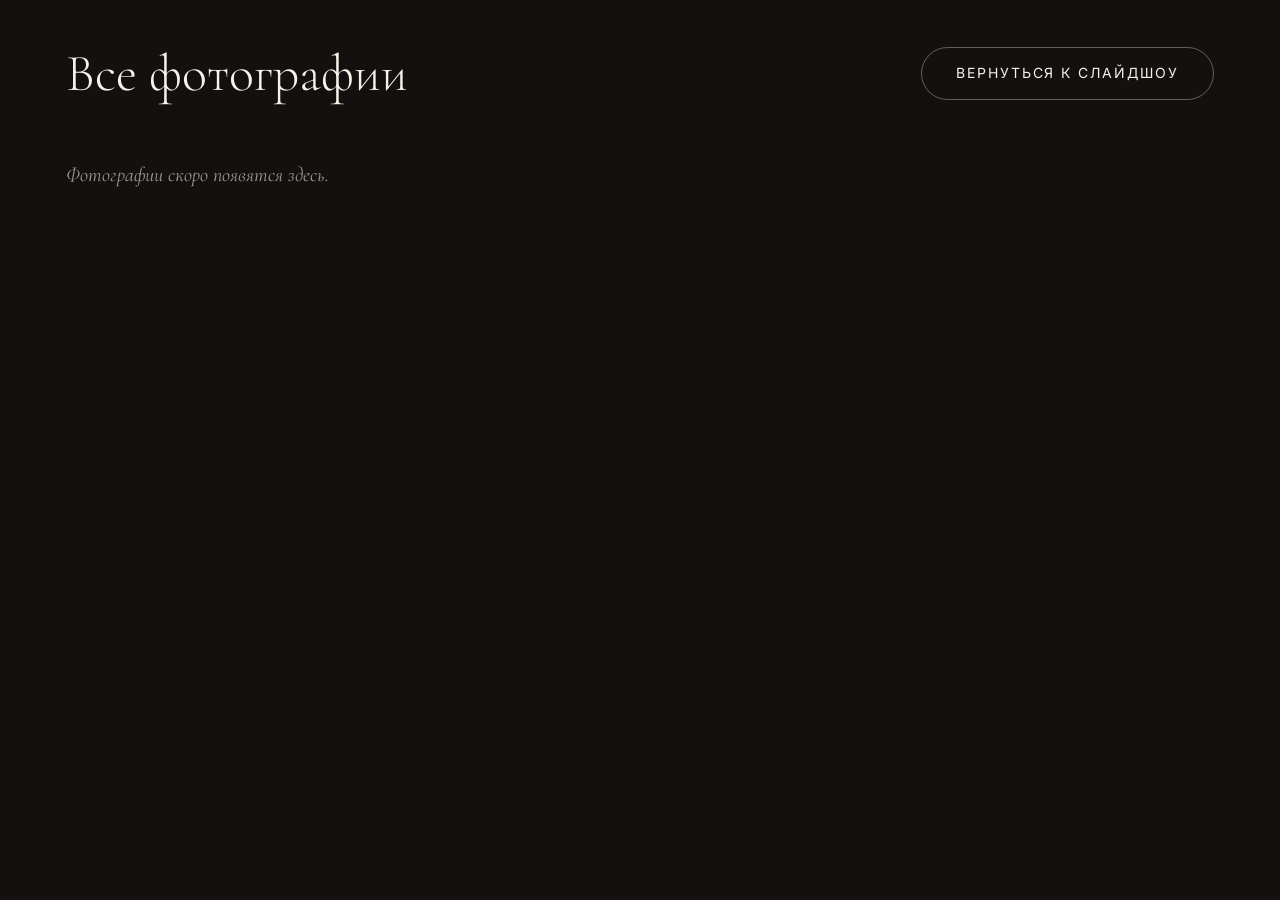
==== gallery.html @ dc45d64d "Слайдшоу под музыку вместо статичных секций Фотографии всплывают полароидными карточками поверх разм" ====
<!doctype html>
<html lang="ru">
<head>
<meta charset="utf-8">
<meta name="viewport" content="width=device-width, initial-scale=1, viewport-fit=cover">
<title>Все фотографии</title>
<meta name="theme-color" content="#14100f">
<link rel="preconnect" href="https://fonts.googleapis.com">
<link rel="preconnect" href="https://fonts.gstatic.com" crossorigin>
<link href="https://fonts.googleapis.com/css2?family=Cormorant+Garamond:ital,wght@0,300;0,500;1,300&family=Inter:wght@400;500&display=swap" rel="stylesheet">
<link rel="stylesheet" href="assets/css/style.css">
</head>
<body class="page">

<header class="page__head">
  <h1 class="page__title" data-gallery-title></h1>
  <a class="btn btn--ghost" href="index.html" data-gallery-back></a>
</header>

<main class="wrap">
  <p class="page__note" data-gallery-empty hidden></p>
  <div class="grid" data-grid></div>
</main>

<div class="lightbox" data-lightbox hidden>
  <button class="lb__close" data-lb-close aria-label="Закрыть">&times;</button>
  <button class="lb__nav lb__nav--prev" data-lb-prev aria-label="Назад">&#8249;</button>
  <figure class="lb__figure">
    <img data-lb-img alt="">
    <figcaption data-lb-cap></figcaption>
  </figure>
  <button class="lb__nav lb__nav--next" data-lb-next aria-label="Вперёд">&#8250;</button>
</div>

<script src="site.config.js"></script>
<script src="assets/js/photos.js"></script>
<script src="assets/js/gallery.js"></script>
</body>
</html>
---- assets/css/style.css ----
:root {
  --ink: #14100f;
  --paper: #f7f1ea;
  --accent: #e8b4b8;
  --accent-deep: #c97b86;
  --serif: "Cormorant Garamond", Georgia, "Times New Roman", serif;
  --sans: "Inter", -apple-system, BlinkMacSystemFont, "Segoe UI", Roboto, sans-serif;
  --pad-top: env(safe-area-inset-top, 0px);
  --pad-bottom: env(safe-area-inset-bottom, 0px);
}

* { box-sizing: border-box; }

/* атрибут hidden должен побеждать любые display ниже */
[hidden] { display: none !important; }

html, body { height: 100%; }

body {
  margin: 0;
  background: var(--ink);
  color: var(--paper);
  font-family: var(--sans);
  font-size: 17px;
  line-height: 1.6;
  -webkit-font-smoothing: antialiased;
  overscroll-behavior: none;
}

body.show { overflow: hidden; }

img { max-width: 100%; display: block; }

.wrap {
  width: 100%;
  max-width: 1180px;
  margin: 0 auto;
  padding: 0 16px;
}

.kicker {
  font-size: 12px;
  letter-spacing: .32em;
  text-transform: uppercase;
  color: var(--accent);
  margin: 0 0 20px;
}

.btn {
  font-family: var(--sans);
  font-size: 14px;
  letter-spacing: .14em;
  text-transform: uppercase;
  color: var(--ink);
  background: var(--paper);
  border: 1px solid var(--paper);
  border-radius: 999px;
  padding: 14px 34px;
  cursor: pointer;
  text-decoration: none;
  display: inline-block;
  transition: transform .3s cubic-bezier(.2,.7,.2,1), background .3s, color .3s;
}
.btn:hover { transform: translateY(-2px); }
.btn--big { padding: 18px 52px; font-size: 15px; }
.btn--ghost { background: none; color: var(--paper); border-color: rgba(247,241,234,.35); }
.btn--ghost:hover { border-color: var(--paper); }

/* ---------- обложка и финал ---------- */

.intro, .finale {
  position: fixed;
  inset: 0;
  z-index: 30;
  display: flex;
  align-items: center;
  justify-content: center;
  text-align: center;
  padding: calc(var(--pad-top) + 32px) 20px calc(var(--pad-bottom) + 32px);
  background:
    radial-gradient(120% 90% at 50% 40%, #2a201e 0%, #14100f 70%);
  animation: fadeIn 1.4s ease both;
}

.intro.is-gone, .finale.is-gone { animation: fadeOut .9s ease both; pointer-events: none; }

.intro__inner { max-width: 640px; }

.intro__name {
  font-family: var(--serif);
  font-weight: 300;
  font-size: clamp(60px, 20vw, 150px);
  line-height: .9;
  margin: 0;
  letter-spacing: -.01em;
}

.intro__sub {
  font-family: var(--serif);
  font-style: italic;
  font-size: clamp(19px, 4.6vw, 25px);
  color: rgba(247,241,234,.72);
  margin: 20px auto 0;
  max-width: 32ch;
}

.intro__count {
  font-size: 12px;
  letter-spacing: .2em;
  text-transform: uppercase;
  color: rgba(247,241,234,.45);
  margin: 14px 0 0;
}

.intro .btn { margin-top: 42px; }

.intro__hint {
  font-size: 12px;
  letter-spacing: .1em;
  color: rgba(247,241,234,.4);
  margin: 18px 0 0;
}

.finale__actions {
  margin-top: 40px;
  display: flex;
  gap: 12px;
  flex-wrap: wrap;
  justify-content: center;
}

/* ---------- сцена ---------- */

.stage {
  position: fixed;
  inset: 0;
  z-index: 10;
  overflow: hidden;
  background: var(--ink);
}

.stage__bg {
  position: absolute;
  inset: -6%;
  background-size: cover;
  background-position: center;
  filter: blur(26px) saturate(115%);
  opacity: 0;
  transform: scale(1.06);
  transition: opacity 2.4s ease;
  will-change: opacity, transform;
}
.stage__bg.is-on { opacity: .62; animation: drift 18s ease-out forwards; }

.stage__veil {
  position: absolute;
  inset: 0;
  background: radial-gradient(100% 75% at 50% 45%, rgba(20,16,15,.08) 0%, rgba(20,16,15,.72) 100%);
}

.stage__cards { position: absolute; inset: 0; }

.card {
  position: absolute;
  margin: 0;
  left: var(--x);
  top: var(--y);
  width: var(--w);
  transform: translate(-50%, -50%) rotate(var(--r)) scale(.86);
  opacity: 0;
  padding: 10px 10px 34px;
  background: #fbf7f2;
  border-radius: 2px;
  box-shadow: 0 30px 70px -30px rgba(0,0,0,.95), 0 2px 8px rgba(0,0,0,.35);
  animation: cardIn 1.3s cubic-bezier(.16,.84,.26,1) forwards;
  will-change: transform, opacity;
  transition: filter .9s ease;
}

/* пока говорит строка — фотографии уходят на второй план */
.stage.is-telling .card { filter: brightness(.45) saturate(.8); }

.card img {
  width: 100%;
  height: auto;
  max-height: 56vh;
  object-fit: cover;
  background: #e6ddd4;
}

.card.is-out { animation: cardOut 1.6s ease forwards; }

/* ---------- всплывающие реплики ---------- */

.moment {
  position: absolute;
  left: 50%;
  bottom: calc(var(--pad-bottom) + 15vh);
  transform: translateX(-50%);
  width: min(720px, 88vw);
  text-align: center;
  z-index: 5;
  pointer-events: none;
  animation: momentIn 1.2s ease forwards;
  text-shadow: 0 2px 22px rgba(0,0,0,.85);
}

.moment::before {
  content: "";
  position: absolute;
  inset: -130px -22vw;
  z-index: -1;
  background: radial-gradient(50% 50% at 50% 50%, rgba(12,9,8,.86) 0%, rgba(12,9,8,.5) 52%, rgba(12,9,8,0) 100%);
}
.moment.is-out { animation: momentOut 1.2s ease forwards; }

.moment__label {
  display: block;
  font-size: 11px;
  letter-spacing: .32em;
  text-transform: uppercase;
  color: var(--accent);
  margin-bottom: 10px;
}

.moment__text {
  font-family: var(--serif);
  font-size: clamp(24px, 5.4vw, 40px);
  line-height: 1.3;
  margin: 0;
}

/* ---------- панель управления ---------- */

.bar {
  position: fixed;
  left: 50%;
  bottom: calc(var(--pad-bottom) + 18px);
  transform: translateX(-50%);
  z-index: 40;
  display: flex;
  align-items: center;
  gap: 6px;
  padding: 8px 10px;
  border-radius: 999px;
  background: rgba(20,16,15,.72);
  border: 1px solid rgba(247,241,234,.14);
  backdrop-filter: blur(14px);
  -webkit-backdrop-filter: blur(14px);
  max-width: calc(100vw - 24px);
  transition: opacity .5s ease, transform .5s ease;
}
.bar.is-hidden { opacity: 0; transform: translateX(-50%) translateY(14px); pointer-events: none; }

.bar__btn {
  flex: none;
  width: 40px;
  height: 40px;
  border: 0;
  border-radius: 50%;
  background: none;
  color: var(--paper);
  font-size: 15px;
  cursor: pointer;
  display: flex;
  align-items: center;
  justify-content: center;
  text-decoration: none;
  opacity: .8;
  transition: opacity .2s, background .2s;
}
.bar__btn:hover { opacity: 1; background: rgba(247,241,234,.12); }

.bar__track {
  min-width: 0;
  padding: 0 6px;
  display: flex;
  flex-direction: column;
  line-height: 1.25;
}

.bar__title {
  font-size: 13px;
  white-space: nowrap;
  overflow: hidden;
  text-overflow: ellipsis;
}

.bar__artist {
  font-size: 11px;
  letter-spacing: .1em;
  text-transform: uppercase;
  color: rgba(247,241,234,.5);
  white-space: nowrap;
  overflow: hidden;
  text-overflow: ellipsis;
}

.bar__progress {
  width: 92px;
  height: 2px;
  background: rgba(247,241,234,.2);
  border-radius: 2px;
  overflow: hidden;
  flex: none;
}
.bar__progress i { display: block; height: 100%; width: 0; background: var(--accent); }

/* ---------- страница галереи ---------- */

body.page { overflow-y: auto; background: var(--ink); }

.page__head {
  display: flex;
  align-items: center;
  justify-content: space-between;
  gap: 16px;
  flex-wrap: wrap;
  max-width: 1180px;
  margin: 0 auto;
  padding: calc(var(--pad-top) + 32px) 16px 24px;
}

.page__title {
  font-family: var(--serif);
  font-weight: 300;
  font-size: clamp(30px, 7vw, 52px);
  margin: 0;
}

.page__note {
  font-family: var(--serif);
  font-style: italic;
  color: rgba(247,241,234,.6);
  font-size: 20px;
}

.grid {
  display: grid;
  grid-template-columns: repeat(auto-fill, minmax(190px, 1fr));
  gap: 8px;
  padding-bottom: calc(var(--pad-bottom) + 48px);
}

.tile {
  position: relative;
  padding: 0;
  border: 0;
  background: #241c1a;
  border-radius: 2px;
  overflow: hidden;
  aspect-ratio: 1 / 1;
  cursor: zoom-in;
}

.tile img {
  width: 100%;
  height: 100%;
  object-fit: cover;
  opacity: 0;
  transition: transform .6s cubic-bezier(.2,.7,.2,1), opacity .6s ease;
}
.tile img.is-loaded { opacity: .92; }
.tile:hover img { transform: scale(1.05); opacity: 1; }

/* ---------- лайтбокс ---------- */

.lightbox {
  position: fixed;
  inset: 0;
  z-index: 50;
  display: flex;
  align-items: center;
  justify-content: center;
  background: rgba(10,8,7,.96);
  padding: calc(var(--pad-top) + 16px) 16px calc(var(--pad-bottom) + 16px);
}

.lb__figure {
  margin: 0;
  max-width: 100%;
  display: flex;
  flex-direction: column;
  align-items: center;
  gap: 12px;
}

.lb__figure img { max-height: 82svh; width: auto; object-fit: contain; }

.lb__figure figcaption { color: rgba(247,241,234,.6); font-size: 13px; text-align: center; }

.lb__close, .lb__nav {
  position: absolute;
  background: none;
  border: 0;
  color: var(--paper);
  cursor: pointer;
  opacity: .6;
  line-height: 1;
  transition: opacity .2s;
}
.lb__close:hover, .lb__nav:hover { opacity: 1; }

.lb__close { top: calc(var(--pad-top) + 10px); right: 16px; font-size: 38px; }

.lb__nav { top: 50%; transform: translateY(-50%); font-size: 52px; padding: 8px 14px; }
.lb__nav--prev { left: 2px; }
.lb__nav--next { right: 2px; }

/* ---------- анимации ---------- */

@keyframes fadeIn { from { opacity: 0 } to { opacity: 1 } }
@keyframes fadeOut { from { opacity: 1 } to { opacity: 0 } }

@keyframes cardIn {
  0%   { opacity: 0; transform: translate(-50%, calc(-50% + 46px)) rotate(var(--r)) scale(.86); }
  60%  { opacity: 1; }
  100% { opacity: 1; transform: translate(-50%, -50%) rotate(var(--r)) scale(1); }
}

@keyframes cardOut {
  0%   { opacity: 1; transform: translate(-50%, -50%) rotate(var(--r)) scale(1); }
  100% { opacity: 0; transform: translate(-50%, calc(-50% - 54px)) rotate(var(--r)) scale(1.04); }
}

@keyframes momentIn {
  0%   { opacity: 0; transform: translateX(-50%) translateY(24px); }
  100% { opacity: 1; transform: translateX(-50%) translateY(0); }
}

@keyframes momentOut {
  0%   { opacity: 1; transform: translateX(-50%) translateY(0); }
  100% { opacity: 0; transform: translateX(-50%) translateY(-22px); }
}

@keyframes drift {
  from { transform: scale(1.06); }
  to   { transform: scale(1.18); }
}

@media (max-width: 640px) {
  .card { padding: 7px 7px 26px; }
  .card img { max-height: 58vh; }
  .grid { grid-template-columns: repeat(3, 1fr); gap: 5px; }
  .bar__track { display: none; }
  .bar__progress { width: 64px; }
}

@media (prefers-reduced-motion: reduce) {
  .card { animation-duration: .6s; }
  .stage__bg.is-on { animation: none; }
  .btn:hover { transform: none; }
}
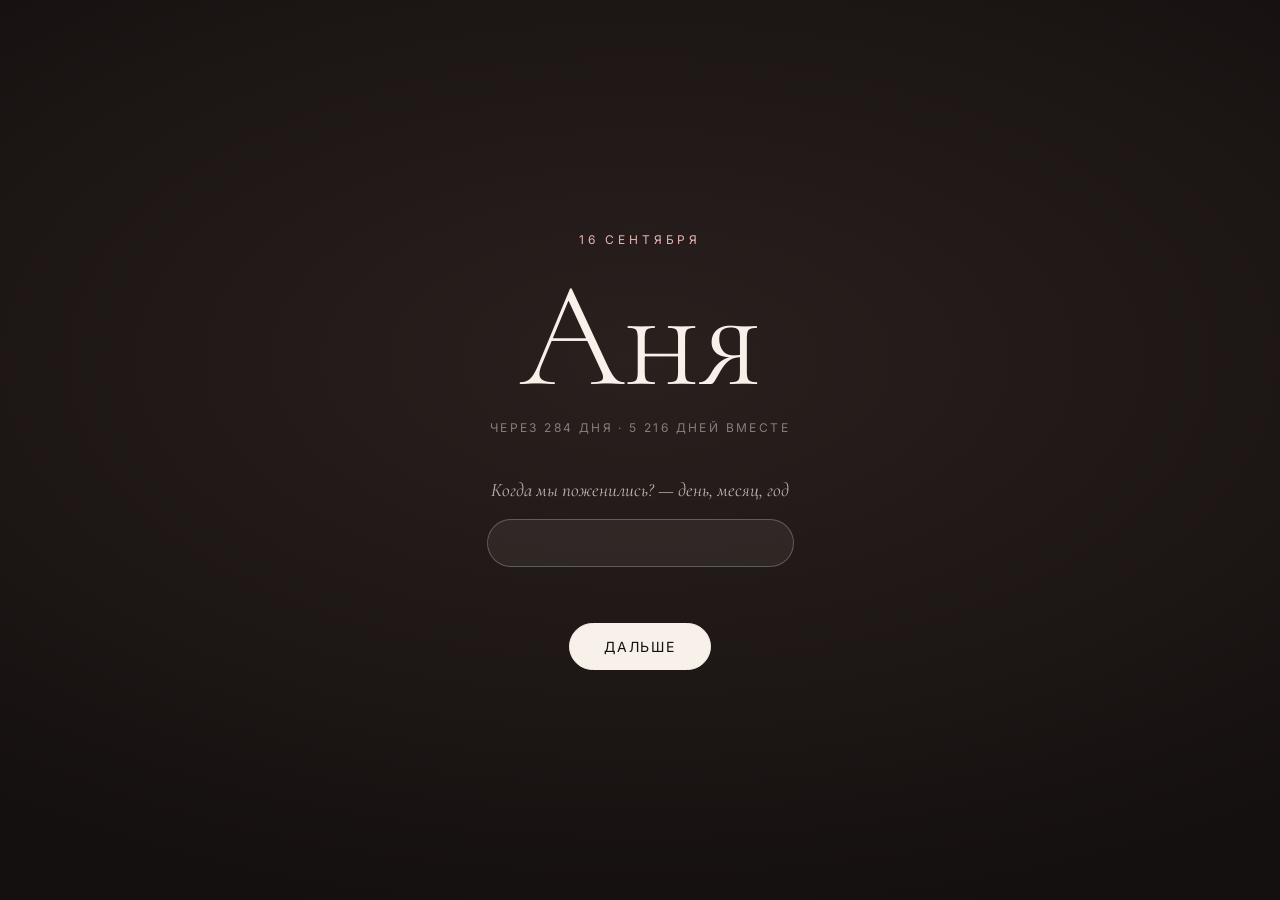
==== commit 0800c7cf: "Вход по вопросу и запрет индексации Pages отдаёт сайт всем, у кого есть ссылка, а фотографии тут сем" ====
--- a/gallery.html
+++ b/gallery.html
@@ -4,6 +4,7 @@
 <meta charset="utf-8">
 <meta name="viewport" content="width=device-width, initial-scale=1, viewport-fit=cover">
 <title>Все фотографии</title>
+<meta name="robots" content="noindex, nofollow">
 <meta name="theme-color" content="#14100f">
 <link rel="preconnect" href="https://fonts.googleapis.com">
 <link rel="preconnect" href="https://fonts.gstatic.com" crossorigin>
--- a/assets/css/style.css
+++ b/assets/css/style.css
@@ -129,6 +129,45 @@
   justify-content: center;
 }
 
+/* ---------- вопрос на входе ---------- */
+
+.gate {
+  margin: 38px auto 0;
+  max-width: 420px;
+  display: flex;
+  flex-direction: column;
+  align-items: center;
+  gap: 14px;
+}
+
+.gate__q {
+  font-family: var(--serif);
+  font-style: italic;
+  font-size: 19px;
+  color: rgba(247,241,234,.72);
+}
+
+.gate__input {
+  width: 100%;
+  font-family: var(--sans);
+  font-size: 17px;
+  text-align: center;
+  color: var(--paper);
+  background: rgba(247,241,234,.06);
+  border: 1px solid rgba(247,241,234,.25);
+  border-radius: 999px;
+  padding: 13px 20px;
+  outline: none;
+  transition: border-color .25s, background .25s;
+}
+.gate__input:focus { border-color: var(--accent); background: rgba(247,241,234,.1); }
+
+.gate__error {
+  margin: 0;
+  font-size: 13px;
+  color: var(--accent);
+}
+
 /* ---------- сцена ---------- */
 
 .stage {
